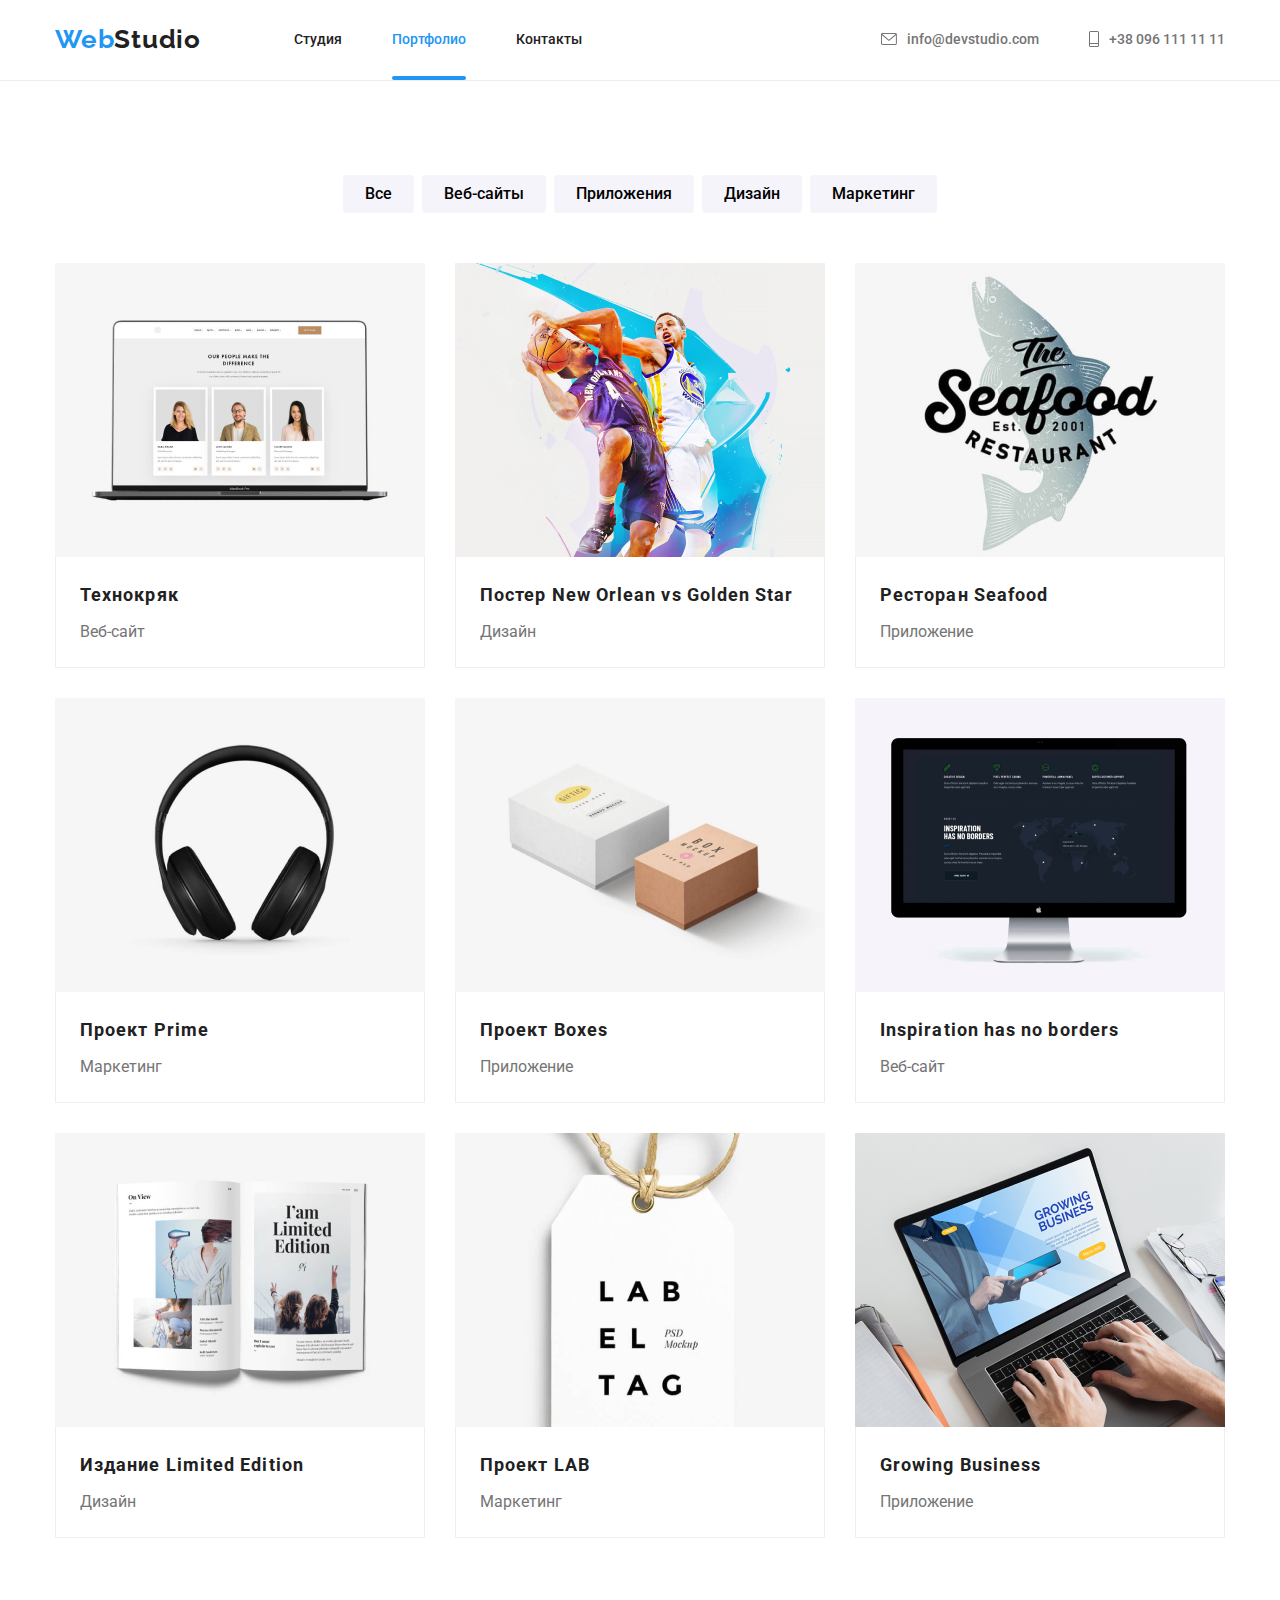
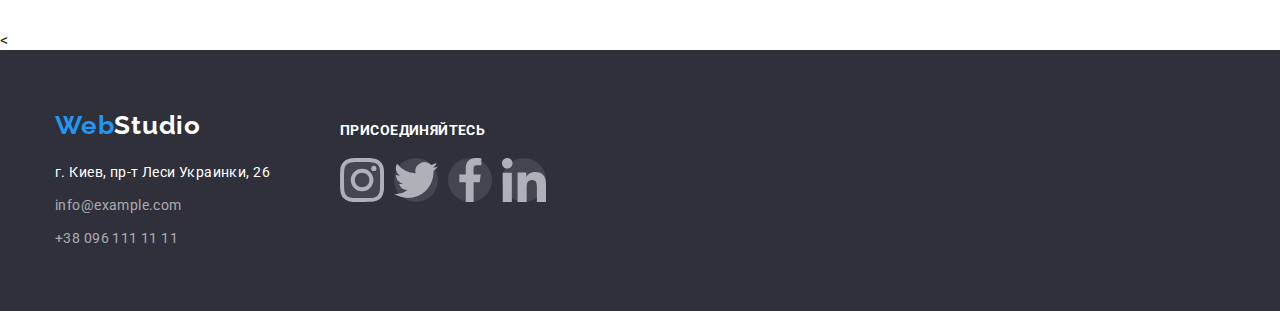
==== portfolio.html @ e5417ac4 "added files from previous repository" ====
<!DOCTYPE html>
<html lang="ru">
  <head>
    <meta charset="UTF-8" />
    <meta http-equiv="X-UA-Compatible" content="IE=edge" />
    <meta name="viewport" content="width=device-width, initial-scale=1.0" />
    <title>Портфолио</title>
    <link
      rel="stylesheet"
      href="https://cdnjs.cloudflare.com/ajax/libs/modern-normalize/1.0.0/modern-normalize.min.css"
    />
    <link rel="stylesheet" href="./css/styles.css" />
    <link rel="preconnect" href="https://fonts.googleapis.com" />
    <link rel="preconnect" href="https://fonts.gstatic.com" crossorigin />
    <link
      href="https://fonts.googleapis.com/css2?family=Raleway:wght@700&family=Roboto:wght@400;500;700;900&display=swap"
      rel="stylesheet"
    />
  </head>
  <body>
    <header class="page-header">
      <div class="container menu">
        <nav class="navigation">
          <a class="logo" href="./index.html"
            ><span class="blue">Web</span>Studio</a
          >
          <ul class="site-nav list">
            <li class="site-nav-items"><a href="./index.html">Студия</a></li>
            <li class="site-nav-items">
              <a class="current-page" href="./portfolio.html">Портфолио</a>
            </li>
            <li class="site-nav-items"><a href="">Контакты</a></li>
          </ul>
        </nav>
        <ul class="contacts list">
          <li class="site-nav-items">
            <div class="email">
              <svg class="email-icon">
                <use href="./images/icons.svg#icon-email"></use>
              </svg>
              <a href="mailto:info@devstudio.com">info@devstudio.com</a>
            </div>
          </li>
          <li class="site-nav-items">
            <div class="phone">
              <svg class="phone-icon">
                <use href="./images/icons.svg#icon-telephone"></use>
              </svg>
              <a href="tel:+380961111111">+38 096 111 11 11</a>
            </div>
          </li>
        </ul>
      </div>
    </header>
    <main>
      <section class="filters section">
        <div class="container">
          <h1 class="visually-hidden">Навигационное меню</h1>
          <!--группа кнопок для фильтра портфолио -->
          <ul class="button-group list">
            <li>
              <button class="button" type="button">Все</button>
            </li>
            <li>
              <button class="button" type="button">Веб-сайты</button>
            </li>
            <li>
              <button class="button" type="button">Приложения</button>
            </li>
            <li>
              <button class="button" type="button">Дизайн</button>
            </li>
            <li>
              <button class="button" type="button">Маркетинг</button>
            </li>
          </ul>
        </div>
        <div class="project-list section container">
          <ul class="project-items list">
            <li class="item">
              <a class="project-item-link" href="">
                <img
                  class="item-image"
                  src="images/imgp1.jpg"
                  alt="открытое окно сайта в браузере на
            экране ноутбука"
                  width="370"
                />
                <div class="item-wrapper">
                  <h2 class="item-title">Технокряк</h2>
                  <p class="item-description">Веб-сайт</p>
                </div>
              </a>
            </li>
            <li class="item">
              <a class="project-item-link" href="">
                <img
                  class="item-image"
                  src="images/imgp2.jpg"
                  alt="два баскетболиста деруться за мяч"
                  width="370"
                />
                <div class="item-wrapper">
                  <h2 class="item-title">
                    Постер <span lang="en">New Orlean vs Golden Star</span>
                  </h2>
                  <p class="item-description">Дизайн</p>
                </div>
              </a>
            </li>
            <li class="item">
              <a class="project-item-link" href="">
                <img
                  class="item-image"
                  src="images/imgp3.jpg"
                  alt="логотип рыбного ресторана"
                  width="370"
                />
                <div class="item-wrapper">
                  <h2 class="item-title">
                    Ресторан <span lang="en">Seafood</span>
                  </h2>
                  <p class="item-description">Приложение</p>
                </div>
              </a>
            </li>
            <li class="item">
              <a class="project-item-link" href="">
                <img
                  class="item-image"
                  src="images/imgp4.jpg"
                  alt="наушники"
                  width="370"
                />
                <div class="item-wrapper">
                  <h2 class="item-title">
                    Проект <span lang="en">Prime</span>
                  </h2>
                  <p class="item-description">Маркетинг</p>
                </div>
              </a>
            </li>
            <li class="item">
              <a class="project-item-link" href="">
                <img
                  class="item-image"
                  src="images/imgp5.jpg"
                  alt="большая белая коробка и маленькая розовая"
                  width="370"
                />
                <div class="item-wrapper">
                  <h3 class="item-title">
                    Проект <span lang="en">Boxes</span>
                  </h3>
                  <p class="item-description">Приложение</p>
                </div>
              </a>
            </li>
            <li class="item">
              <a class="project-item-link" href="">
                <img
                  class="item-image"
                  src="images/imgp6.jpg"
                  alt="открытое окно сайта в браузере на
            экране компьютера"
                  width="370"
                />
                <div class="item-wrapper">
                  <h3 class="item-title" lang="en">
                    Inspiration has no borders
                  </h3>
                  <p class="item-description">Веб-сайт</p>
                </div>
              </a>
            </li>
            <li class="item">
              <a class="project-item-link" href="">
                <img
                  class="item-image"
                  src="images/imgp7.jpg"
                  alt="разворот издания"
                  width="370"
                />
                <div class="item-wrapper">
                  <h3 class="item-title">
                    Издание <span lang="en">Limited Edition</span>
                  </h3>
                  <p class="item-description">Дизайн</p>
                </div>
              </a>
            </li>
            <li class="item">
              <a class="project-item-link" href="">
                <img
                  class="item-image"
                  src="images/imgp8.jpg"
                  alt="этикетка для проекта"
                  width="370"
                />
                <div class="item-wrapper">
                  <h3 class="item-title">Проект <span lang="en">LAB</span></h3>
                  <p class="item-description">Маркетинг</p>
                </div></a
              >
            </li>
            <li class="item">
              <a class="project-item-link" href="">
                <img
                  class="item-image"
                  src="images/imgp9.jpg"
                  alt="руки на клавиатуре ноутбука с открытым приложением для бизнесса"
                  width="370"
                />
                <div class="item-wrapper">
                  <h3 class="item-title" lang="en">Growing Business</h3>
                  <p class="item-description">Приложение</p>
                </div>
              </a>
            </li>
          </ul>
        </div>
      </section>
    </main>
    <
    <footer class="page-footer">
      <div class="container-footer container">
        <div>
          <a class="logo" href="./index.html"
            ><span class="blue">Web</span>Studio</a
          >
          <address class="address">
            <p class="address-name">г. Киев, пр-т Леси Украинки, 26</p>
            <a class="contacts" href="mailto:info@example.com"
              >info@example.com</a
            ><br />
            <a class="contacts tel" href="tel:+380961111111"
              >+38 096 111 11 11</a
            >
          </address>
        </div>
        <div class="subscription-links">
          <p class="subscription-text">ПРИСОЕДИНЯЙТЕСЬ</p>
          <ul class="social-network-list list">
            <li class="social-network-item footer">
              <a href="" class="social-network-link">
                <svg class="social-network-icon">
                  <use href="./images/icons.svg#icon-instagram"></use>
                </svg>
              </a>
            </li>
            <li class="social-network-item footer">
              <a href="" class="social-network-link">
                <svg class="social-network-icon">
                  <use href="./images/icons.svg#icon-twitter"></use>
                </svg>
              </a>
            </li>
            <li class="social-network-item footer">
              <a href="" class="social-network-link">
                <svg class="social-network-icon">
                  <use href="./images/icons.svg#icon-facebook"></use>
                </svg>
              </a>
            </li>
            <li class="social-network-item footer">
              <a href="" class="social-network-link">
                <svg class="social-network-icon">
                  <use href="./images/icons.svg#icon-linkedin"></use>
                </svg>
              </a>
            </li>
          </ul>
        </div>
      </div>
    </footer>
  </body>
</html>
---- css/styles.css ----
html {
  box-sizing: border-box;
}
*,
*::before,
*::after {
  box-sizing: inherit;
}
:root {
  --primary-text-color: #212121;
  --secondary-text-color: #757575;
  --accent-color: #2196f3;
  --contrast-background-color: #2f303a;
  --white-color: #ffffff;
  --secondary-backround-color: #f5f4fa;
  --footer-color: rgba(255, 255, 255, 0.6);
  --hover-button-color: #188ce8;
}
h1,
h2,
h3,
p {
  margin-top: 0;
  margin-bottom: 0;
}

.list {
  list-style: none;
  margin-top: 0;
  margin-bottom: 0;
  padding-left: 0;
}
body {
  margin: 0;
  color: var(--primary-text-color);
  font-family: "Roboto", sans-serif;
}
.container {
  width: 1200px;
  padding-left: 15px;
  padding-right: 15px;
  margin-left: auto;
  margin-right: auto;
}
.container menu {
  margin-left: auto;
  margin-right: auto;
}
img {
  display: block;
  max-width: 100%;
  height: auto;
}
.section {
  padding-top: 94px;
  padding-bottom: 94px;
}
/* Главная */
/* оформление шапки страницы */
.page-header {
  border-bottom: 1px solid #ececec;
  font-size: 14px;
  font-weight: 500;
  padding-top: 24px;
  padding-bottom: 25px;
}

.navigation,
.site-nav,
.contacts {
  display: flex;
}
.menu {
  display: flex;
  align-items: center;
}
.navigation {
  align-items: center;
}
.logo {
  font-family: "Raleway", sans-serif;
  font-size: 26px;
  font-weight: 700;
  line-height: 1.19;
  letter-spacing: 0.03em;
}
.blue {
  color: var(--accent-color);
}
/* this makes my buttons black */
a {
  transition: color 250ms cubic-bezier(0.4, 0, 0.2, 1);
}
a,
a.logo:hover {
  text-decoration: none;
  color: inherit;
}
a:hover,
a:focus {
  text-decoration: none;
  color: var(--accent-color);
}
.current-page {
  color: var(--accent-color);
}
.site-nav {
  padding-left: 93px;
  margin-right: 0;
}
.site-nav-items {
  position: relative;
  display: flex;
  align-items: center;
}
.current-page::after {
  position: absolute;
  content: "";
  width: 100%;
  height: 4px;
  left: 0px;
  top: 45px;
  border-radius: 2px;
  background-color: var(--accent-color);
}
.site-nav-items:not(:last-child) {
  margin-right: 50px;
}
.contacts-items {
  margin-left: 25px;
  margin-right: 25px;
}
.contacts {
  color: var(--secondary-text-color);
  margin-left: auto;
}
.contacts-links {
  display: flex;
  align-items: center;
}
.email,
.phone {
  display: flex;
  align-items: center;
}
/* .email::before {
  width: 16px;
  height: 12px;
  margin-right: 10px;
  content: "";
  background-image: url(../images/icons.svg#icon-email);
  background-color: var(--secondary-text-color); */
.phone,
.email {
  fill: var(--secondary-text-color);
  cursor: pointer;
}
.email-icon {
  width: 16px;
  height: 12px;
  margin-right: 10px;
}
.phone-icon {
  width: 10px;
  height: 16px;
  margin-right: 10px;
}
.contacts-links {
  transform: color 250ms cubic-bezier(0.4, 0, 0.2, 1);
}
.contacts-links:hover,
.contacts-links:focus {
  fill: var(--accent-color);
  color: var(--accent-color);
}
.phone-icon {
  fill: inherit;
}
/* оформление героя */
.hero {
  padding-top: 200px;
  padding-bottom: 200px;
  max-width: 1600px;
  margin-left: auto;
  margin-right: auto;
  background-color: #c4c4c4;
  background-image: linear-gradient(
      to right,
      rgba(47, 48, 58, 0.4),
      rgba(47, 48, 58, 0.4)
    ),
    url(../images/hero-background.jpg);
  text-align: center;
  color: var(--white-color);
}
.hero-title {
  text-align: center;
  font-size: 44px;
  font-weight: 900;
  line-height: 1.36;
  letter-spacing: 0.06em;
  margin-bottom: 0;
}
.hero-button {
  min-width: 200px;
  padding: 10px 32px;
  margin-top: 30px;
  background: var(--accent-color);
  box-shadow: 0px 4px 4px rgba(0, 0, 0, 0.15);
  border-radius: 4px;
  box-sizing: border-box;
  font-weight: 700;
  line-height: 1.87;
  letter-spacing: 0.06em;
  color: var(--white-color);
  border: none;
  cursor: pointer;
}
.hero-button:hover,
.hero-button:focus {
  background: var(--hover-button-color);
}
/* секция список характеристик */
.visually-hidden {
  position: absolute !important;
  clip: rect(1px 1px 1px 1px);
  clip: rect(1px, 1px, 1px, 1px);
  padding: 0 !important;
  border: 0 !important;
  height: 1px !important;
  width: 1px !important;
  overflow: hidden;
}
.features {
  padding-bottom: 0;
}
.features-list {
  display: flex;
  justify-content: center;
  margin-left: -30px;
  margin-top: -30px;
}
.feature-item-icon {
  display: flex;
  justify-content: center;
  background-color: var(--secondary-backround-color);
  width: 100%;
  height: 120px;
  border-radius: 4px;
  margin-bottom: 30px;
}
.feature-item {
  margin-left: 30px;
  margin-top: 30px;
  flex-basis: calc((100% - 120px) / 4);
}
.feature-icon {
  align-self: center;
}
.feature-title {
  font-size: 14px;
  font-weight: 700;
  line-height: 1.14;
  letter-spacing: 0.03em;
}
.feature-description {
  font-size: 14px;
  color: var(--secondary-text-color);
  line-height: 1.71;
  letter-spacing: 0.03em;
  margin-top: 10px;
}
/* секция чем мы занимаемся */
.services {
  text-align: center;
  padding-bottom: 94px;
}
.subtitle {
  text-align: center;
  font-size: 36px;
  font-weight: 700;
  letter-spacing: 0.03em;
  line-height: 1.17;
  margin-bottom: 50px;
}
.services-list {
  display: flex;
  flex-wrap: wrap;
  margin-left: -30px;
  margin-top: -30px;
}
.services-list,
.team {
  display: flex;
}
.services-list-item {
  position: relative;
  margin-left: 30px;
  margin-top: 30px;
  flex-basis: calc((100% - 90px) / 3);
}
.services-list-description {
  position: absolute;
  padding-top: 27px;
  padding-bottom: 27px;
  width: 100%;
  bottom: 0;
  left: 0;
  background: rgba(47, 48, 58, 0.8);
  font-weight: 700;
  color: var(--white-color);
}
/* секция наша команда */
.people {
  background-color: var(--secondary-backround-color);
}
.people-description {
  padding-top: 30px;
}
.team {
  display: flex;
  flex-wrap: wrap;
  margin-left: -30px;
  margin-top: -30px;
}

.member {
  background-color: var(--white-color);
  box-shadow: 0px 1px 3px rgba(0, 0, 0, 0.12), 0px 1px 1px rgba(0, 0, 0, 0.14),
    0px 2px 1px rgba(0, 0, 0, 0.2);
  border-radius: 0px 0px 4px 4px;
  padding-bottom: 30px;
  font-size: 16px;
  text-align: center;
  line-height: 1.19;
  letter-spacing: 0.03em;
  margin-left: 30px;
  margin-top: 30px;
  flex-basis: calc((100% - 120px) / 4);
}
.social-network-list {
  display: flex;
  justify-content: center;
  margin-top: 16px;
}
.social-network-item:not(:last-child) {
  margin-right: 10px;
}
.social-network-link {
  display: flex;
  justify-content: center;
  fill: var(--white-color);
  border-radius: 100%;
  width: 44px;
  height: 44px;
  fill: #afb1b8;
}
.social-network-link:hover,
.social-network-link:focus {
  background-color: var(--accent-color);
  fill: var(--white-color);
  border-radius: 100%;
}
.social-network-item {
  fill: #afb1b8;
}
.social-network-icon {
  display: block;
  align-self: center;
}
/*
.social-network-item.footer:hover,
.social-network-item.footer:focus,
.social-network-item:hover,
.social-network-item:focus {
  background-color: var(--accent-color);
  fill: var(--white-color);
  border-radius: 100%;
  cursor: pointer;
}*/
.name {
  font-size: 16px;
  font-weight: 500;
  line-height: 1.17;
}
.profession {
  color: var(--secondary-text-color);
  margin-top: 10px;
}
/* оформление секции постоянные клиенты*/
.clients-list {
  display: flex;
  align-items: center;
  margin-left: -30px;
  margin-bottom: -30px;
}
.clients-item {
  margin-left: 30px;
  margin-bottom: 30px;
  flex-basis: calc((100% - 180px) / 6);
}
.social-network-item:not(:last-child) {
  margin-right: 10px;
}
.clients-item-link {
  width: 100%;
  height: 90px;
  display: flex;
  justify-content: center;
  align-items: center;
  border: 1px solid #afb1b8;
  border-radius: 4px;
  fill: #afb1b8;
}
.clients-icon {
  display: block;
  color: inherit;
}
.clients-item-link:hover,
.clients-item-link:focus {
  fill: var(--accent-color);
  border: 1px solid var(--accent-color);
}
/* оформление подвала */
.page-footer {
  display: flex;
  background-color: var(--contrast-background-color);
  background-size: cover;
  color: var(--white-color);
  padding-bottom: 60px;
  padding-top: 60px;
}
.address {
  font-size: 14px;
  line-height: 1.71;
  letter-spacing: 0.03em;
  font-style: normal;
  margin-top: 20px;
}
.address .contacts {
  display: inline-block;
  color: var(--footer-color);
}
.address-name {
  margin-bottom: 9px;
}
.tel {
  margin-top: 9px;
}
.container-footer {
  display: flex;
}
.subscription-links {
  margin-left: 70px;
}
.subscription-text {
  margin-top: 12px;
  margin-bottom: 20px;
  font-size: 14px;
  font-weight: 700;
  line-height: 16px;
  letter-spacing: 0.03em;
}
.social-network-item.footer {
  fill: var(--white-color);
  background-color: rgba(255, 255, 255, 0.1);
  border-radius: 100%;
}
/* Портфолио */
/* оформление кнопок странице портфолио */
.button-group {
  display: flex;
  flex-direction: row;
  justify-content: center;
}
.button {
  border-style: none;
  border-radius: 4px;
  font-size: 16px;
  font-weight: 500;
  background-color: var(--secondary-backround-color);
  padding: 6px 22px 6px 22px;
  margin-right: 4px;
  margin-left: 4px;
  line-height: 1.62;
  cursor: pointer;
}
.button:hover,
.button:focus {
  background-color: var(--accent-color);
  box-shadow: 0px 3px 1px rgba(0, 0, 0, 0.1), 0px 1px 2px rgba(0, 0, 0, 0.08),
    0px 2px 2px rgba(0, 0, 0, 0.12);
  border: none;
  border-radius: 4px;
  color: var(--white-color);
}
/* оформление основного контента на странице портфолио */
.project-list {
  display: flex;
  align-items: center;
  padding-top: 50px;
  padding-bottom: 0;
}
.project-items {
  display: flex;
  flex-wrap: wrap;
  margin-left: -30px;
  margin-top: -30px;
}
.item-wrapper {
  border-left: 1px solid #eeeeee;
  border-right: 1px solid #eeeeee;
  border-bottom: 1px solid #eeeeee;
  box-sizing: border-box;
  padding: 20px 24px 20px 24px;
}

.item {
  margin-left: 30px;
  margin-top: 30px;
  flex-basis: calc((100% - 90px) / 3);
}
.project-item-link {
  display: block;
}
.project-item-link:hover,
.project-item-link:focus {
  color: inherit;
  box-shadow: 0px 1px 1px rgba(0, 0, 0, 0.12), 0px 4px 4px rgba(0, 0, 0, 0.06),
    1px 4px 6px rgba(0, 0, 0, 0.16);
}
.item-title {
  font-size: 18px;
  font-weight: 700;
  line-height: 2;
  letter-spacing: 0.06em;
  margin-bottom: 4px;
}
.item-description {
  color: var(--secondary-text-color);
  font-size: 16px;
  font-weight: 400;
  line-height: 1.87;
}
.item-description:last-child {
  margin-bottom: 0;
}
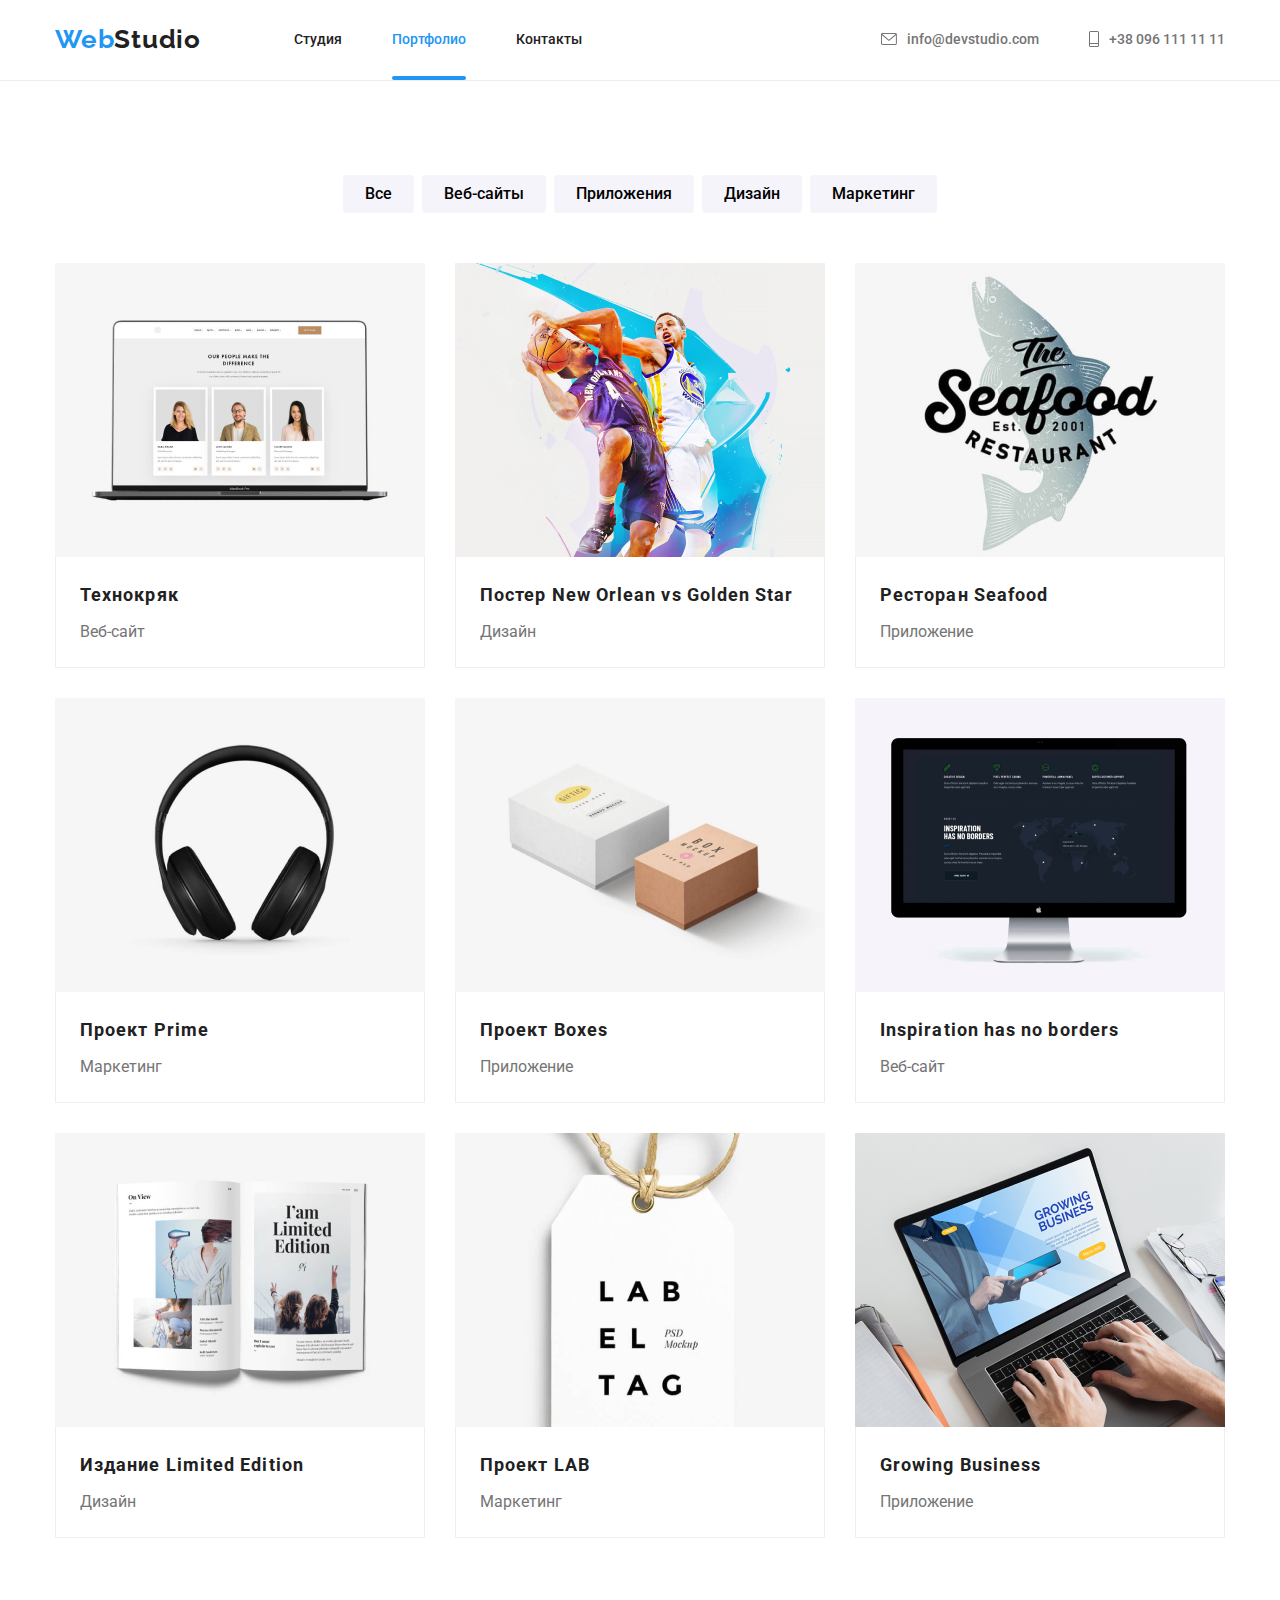
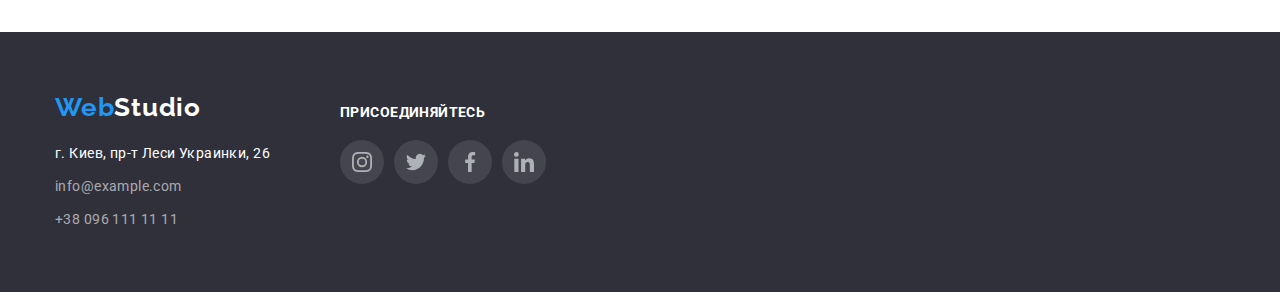
==== commit c416312f: "Update portfolio.html" ====
--- a/portfolio.html
+++ b/portfolio.html
@@ -35,18 +35,22 @@
         <ul class="contacts list">
           <li class="site-nav-items">
             <div class="email">
-              <svg class="email-icon">
-                <use href="./images/icons.svg#icon-email"></use>
-              </svg>
-              <a href="mailto:info@devstudio.com">info@devstudio.com</a>
+              <a class="contacts-links" href="mailto:info@devstudio.com">
+                <svg class="email-icon">
+                  <use href="./images/icons.svg#icon-email"></use>
+                </svg>
+                info@devstudio.com</a
+              >
             </div>
           </li>
           <li class="site-nav-items">
             <div class="phone">
-              <svg class="phone-icon">
-                <use href="./images/icons.svg#icon-telephone"></use>
-              </svg>
-              <a href="tel:+380961111111">+38 096 111 11 11</a>
+              <a class="contacts-links" href="tel:+380961111111">
+                <svg class="phone-icon">
+                  <use href="./images/icons.svg#icon-telephone"></use>
+                </svg>
+                +38 096 111 11 11</a
+              >
             </div>
           </li>
         </ul>
@@ -79,13 +83,23 @@
           <ul class="project-items list">
             <li class="item">
               <a class="project-item-link" href="">
-                <img
-                  class="item-image"
-                  src="images/imgp1.jpg"
-                  alt="открытое окно сайта в браузере на
+                <div class="item-overlay">
+                  <img
+                    class="item-image"
+                    src="images/imgp1.jpg"
+                    alt="открытое окно сайта в браузере на
             экране ноутбука"
-                  width="370"
-                />
+                    width="370"
+                  />
+                  <div class="item-overlay-description">
+                    <p>
+                      Технокряк это современная площадка распространения
+                      коронавируса. Компании используют эту платформу для
+                      цифрового шпионажа и атак на защищённые сервера
+                      конкурентов.
+                    </p>
+                  </div>
+                </div>
                 <div class="item-wrapper">
                   <h2 class="item-title">Технокряк</h2>
                   <p class="item-description">Веб-сайт</p>
@@ -94,12 +108,17 @@
             </li>
             <li class="item">
               <a class="project-item-link" href="">
-                <img
-                  class="item-image"
-                  src="images/imgp2.jpg"
-                  alt="два баскетболиста деруться за мяч"
-                  width="370"
-                />
+                <div class="item-overlay">
+                  <img
+                    class="item-image"
+                    src="images/imgp2.jpg"
+                    alt="два баскетболиста деруться за мяч"
+                    width="370"
+                  />
+                  <div class="item-overlay-description">
+                    <p></p>
+                  </div>
+                </div>
                 <div class="item-wrapper">
                   <h2 class="item-title">
                     Постер <span lang="en">New Orlean vs Golden Star</span>
@@ -110,12 +129,19 @@
             </li>
             <li class="item">
               <a class="project-item-link" href="">
-                <img
-                  class="item-image"
-                  src="images/imgp3.jpg"
-                  alt="логотип рыбного ресторана"
-                  width="370"
-                />
+                <div class="item-overlay">
+                  <img
+                    class="item-image"
+                    class="item-image"
+                    class="item-image"
+                    src="images/imgp3.jpg"
+                    alt="логотип рыбного ресторана"
+                    width="370"
+                  />
+                  <div class="item-overlay-description">
+                    <p></p>
+                  </div>
+                </div>
                 <div class="item-wrapper">
                   <h2 class="item-title">
                     Ресторан <span lang="en">Seafood</span>
@@ -126,12 +152,17 @@
             </li>
             <li class="item">
               <a class="project-item-link" href="">
-                <img
-                  class="item-image"
-                  src="images/imgp4.jpg"
-                  alt="наушники"
-                  width="370"
-                />
+                <div class="item-overlay">
+                  <img
+                    class="item-image"
+                    src="images/imgp4.jpg"
+                    alt="наушники"
+                    width="370"
+                  />
+                  <div class="item-overlay-description">
+                    <p></p>
+                  </div>
+                </div>
                 <div class="item-wrapper">
                   <h2 class="item-title">
                     Проект <span lang="en">Prime</span>
@@ -142,12 +173,17 @@
             </li>
             <li class="item">
               <a class="project-item-link" href="">
-                <img
-                  class="item-image"
-                  src="images/imgp5.jpg"
-                  alt="большая белая коробка и маленькая розовая"
-                  width="370"
-                />
+                <div class="item-overlay">
+                  <img
+                    class="item-image"
+                    src="images/imgp5.jpg"
+                    alt="большая белая коробка и маленькая розовая"
+                    width="370"
+                  />
+                  <div class="item-overlay-description">
+                    <p></p>
+                  </div>
+                </div>
                 <div class="item-wrapper">
                   <h3 class="item-title">
                     Проект <span lang="en">Boxes</span>
@@ -158,13 +194,18 @@
             </li>
             <li class="item">
               <a class="project-item-link" href="">
-                <img
-                  class="item-image"
-                  src="images/imgp6.jpg"
-                  alt="открытое окно сайта в браузере на
+                <div class="item-overlay">
+                  <img
+                    class="item-image"
+                    src="images/imgp6.jpg"
+                    alt="открытое окно сайта в браузере на
             экране компьютера"
-                  width="370"
-                />
+                    width="370"
+                  />
+                  <div class="item-overlay-description">
+                    <p></p>
+                  </div>
+                </div>
                 <div class="item-wrapper">
                   <h3 class="item-title" lang="en">
                     Inspiration has no borders
@@ -175,12 +216,17 @@
             </li>
             <li class="item">
               <a class="project-item-link" href="">
-                <img
-                  class="item-image"
-                  src="images/imgp7.jpg"
-                  alt="разворот издания"
-                  width="370"
-                />
+                <div class="item-overlay">
+                  <img
+                    class="item-image"
+                    src="images/imgp7.jpg"
+                    alt="разворот издания"
+                    width="370"
+                  />
+                  <div class="item-overlay-description">
+                    <p></p>
+                  </div>
+                </div>
                 <div class="item-wrapper">
                   <h3 class="item-title">
                     Издание <span lang="en">Limited Edition</span>
@@ -191,12 +237,17 @@
             </li>
             <li class="item">
               <a class="project-item-link" href="">
-                <img
-                  class="item-image"
-                  src="images/imgp8.jpg"
-                  alt="этикетка для проекта"
-                  width="370"
-                />
+                <div class="item-overlay">
+                  <img
+                    class="item-image"
+                    src="images/imgp8.jpg"
+                    alt="этикетка для проекта"
+                    width="370"
+                  />
+                  <div class="item-overlay-description">
+                    <p></p>
+                  </div>
+                </div>
                 <div class="item-wrapper">
                   <h3 class="item-title">Проект <span lang="en">LAB</span></h3>
                   <p class="item-description">Маркетинг</p>
@@ -205,12 +256,17 @@
             </li>
             <li class="item">
               <a class="project-item-link" href="">
-                <img
-                  class="item-image"
-                  src="images/imgp9.jpg"
-                  alt="руки на клавиатуре ноутбука с открытым приложением для бизнесса"
-                  width="370"
-                />
+                <div class="item-overlay">
+                  <img
+                    class="item-image"
+                    src="images/imgp9.jpg"
+                    alt="руки на клавиатуре ноутбука с открытым приложением для бизнесса"
+                    width="370"
+                  />
+                  <div class="item-overlay-description">
+                    <p></p>
+                  </div>
+                </div>
                 <div class="item-wrapper">
                   <h3 class="item-title" lang="en">Growing Business</h3>
                   <p class="item-description">Приложение</p>
@@ -221,7 +277,6 @@
         </div>
       </section>
     </main>
-    <
     <footer class="page-footer">
       <div class="container-footer container">
         <div>
@@ -243,28 +298,28 @@
           <ul class="social-network-list list">
             <li class="social-network-item footer">
               <a href="" class="social-network-link">
-                <svg class="social-network-icon">
+                <svg class="social-network-icon" width="20" height="20">
                   <use href="./images/icons.svg#icon-instagram"></use>
                 </svg>
               </a>
             </li>
             <li class="social-network-item footer">
               <a href="" class="social-network-link">
-                <svg class="social-network-icon">
+                <svg class="social-network-icon" width="20" height="20">
                   <use href="./images/icons.svg#icon-twitter"></use>
                 </svg>
               </a>
             </li>
             <li class="social-network-item footer">
               <a href="" class="social-network-link">
-                <svg class="social-network-icon">
+                <svg class="social-network-icon" width="20" height="20">
                   <use href="./images/icons.svg#icon-facebook"></use>
                 </svg>
               </a>
             </li>
             <li class="social-network-item footer">
               <a href="" class="social-network-link">
-                <svg class="social-network-icon">
+                <svg class="social-network-icon" width="20" height="20">
                   <use href="./images/icons.svg#icon-linkedin"></use>
                 </svg>
               </a>
--- a/css/styles.css
+++ b/css/styles.css
@@ -166,7 +166,8 @@
   margin-right: 10px;
 }
 .contacts-links {
-  transform: color 250ms cubic-bezier(0.4, 0, 0.2, 1);
+  transition: color 250ms cubic-bezier(0.4, 0, 0.2, 1),
+    fill 250ms cubic-bezier(0.4, 0, 0.2, 1);
 }
 .contacts-links:hover,
 .contacts-links:focus {
@@ -215,6 +216,7 @@
   color: var(--white-color);
   border: none;
   cursor: pointer;
+  transition: background 250ms cubic-bezier(0.4, 0, 0.2, 1);
 }
 .hero-button:hover,
 .hero-button:focus {
@@ -354,6 +356,9 @@
   width: 44px;
   height: 44px;
   fill: #afb1b8;
+  transition: color 250ms cubic-bezier(0.4, 0, 0.2, 1),
+    background 250ms cubic-bezier(0.4, 0, 0.2, 1),
+    fill 250ms cubic-bezier(0.4, 0, 0.2, 1);
 }
 .social-network-link:hover,
 .social-network-link:focus {
@@ -368,16 +373,6 @@
   display: block;
   align-self: center;
 }
-/*
-.social-network-item.footer:hover,
-.social-network-item.footer:focus,
-.social-network-item:hover,
-.social-network-item:focus {
-  background-color: var(--accent-color);
-  fill: var(--white-color);
-  border-radius: 100%;
-  cursor: pointer;
-}*/
 .name {
   font-size: 16px;
   font-weight: 500;
@@ -411,6 +406,8 @@
   border: 1px solid #afb1b8;
   border-radius: 4px;
   fill: #afb1b8;
+  transition: fill 250ms cubic-bezier(0.4, 0, 0.2, 1),
+    border 250ms cubic-bezier(0.4, 0, 0.2, 1);
 }
 .clients-icon {
   display: block;
@@ -484,6 +481,11 @@
   margin-left: 4px;
   line-height: 1.62;
   cursor: pointer;
+  transition: background 250ms cubic-bezier(0.4, 0, 0.2, 1),
+    box-shadow 250ms cubic-bezier(0.4, 0, 0.2, 1),
+    border-radius 250ms cubic-bezier(0.4, 0, 0.2, 1),
+    border 250ms cubic-bezier(0.4, 0, 0.2, 1),
+    color 250ms cubic-bezier(0.4, 0, 0.2, 1);
 }
 .button:hover,
 .button:focus {
@@ -519,9 +521,50 @@
   margin-left: 30px;
   margin-top: 30px;
   flex-basis: calc((100% - 90px) / 3);
+  /* overflow: hidden; */
+}
+.item-overlay {
+  position: relative;
+  overflow: hidden;
+}
+/*
+.item-overlay {
+  position: absolute;
+  top: 0;
+  left: 0;
+  width: 100%;
+  height: 100%;
+  
+}*/
+
+.item-overlay-description {
+  position: absolute;
+  top: 0;
+  left: 0;
+  width: 100%;
+  height: 100%;
+  background: rgba(33, 150, 243, 0.9);
+
+  color: var(--white-color);
+  font-size: 18px;
+  line-height: 1.56;
+  letter-spacing: 0.03em;
+
+  padding: 63px 24px;
+
+  opacity: 0;
+  transform: translateY(100%);
+  transition: transform 250ms cubic-bezier(0.4, 0, 0.2, 1),
+    opacity 250ms cubic-bezier(0.4, 0, 0.2, 1);
+}
+.project-item-link:hover .item-overlay-description {
+  opacity: 1;
+  transform: translateY(0);
+  transition: transform 250ms cubic-bezier(0.4, 0, 0.2, 1);
 }
 .project-item-link {
   display: block;
+  transition: box-shadow 250ms cubic-bezier(0.4, 0, 0.2, 1);
 }
 .project-item-link:hover,
 .project-item-link:focus {
@@ -545,3 +588,47 @@
 .item-description:last-child {
   margin-bottom: 0;
 }
+/* оформление модального окна*/
+.backdrop {
+  position: fixed;
+  top: 0;
+  left: 0;
+  width: 100%;
+  height: 100%;
+  background: rgba(0, 0, 0, 0.2);
+  opacity: 1;
+  transition: opacity 250ms cubic-bezier(0.4, 0, 0.2, 1);
+}
+.backdrop.is-hidden {
+  opacity: 0;
+  visibility: hidden;
+  pointer-events: none;
+}
+.backdrop.is-hidden.modal {
+  transform: translate(-50%, -50%) scale(0);
+}
+.modal {
+  position: absolute;
+  top: 50%;
+  left: 50%;
+  transform: translate(-50%, -50%) scale(1);
+
+  min-width: 528px;
+  min-height: 581px;
+  background-color: var(--white-color);
+  box-shadow: 0px 1px 3px rgba(0, 0, 0, 0.12), 0px 1px 1px rgba(0, 0, 0, 0.14),
+    0px 2px 1px rgba(0, 0, 0, 0.2);
+  border-radius: 4px;
+
+  transition: opacity 250ms cubic-bezier(0.4, 0, 0.2, 1);
+}
+.close-modal-button {
+  position: absolute;
+  top: 8px;
+  right: 8px;
+  width: 30px;
+  height: 30px;
+  border: 1px solid rgba(0, 0, 0, 0.1);
+  border-radius: 50%;
+  background: var(--white-color);
+}
